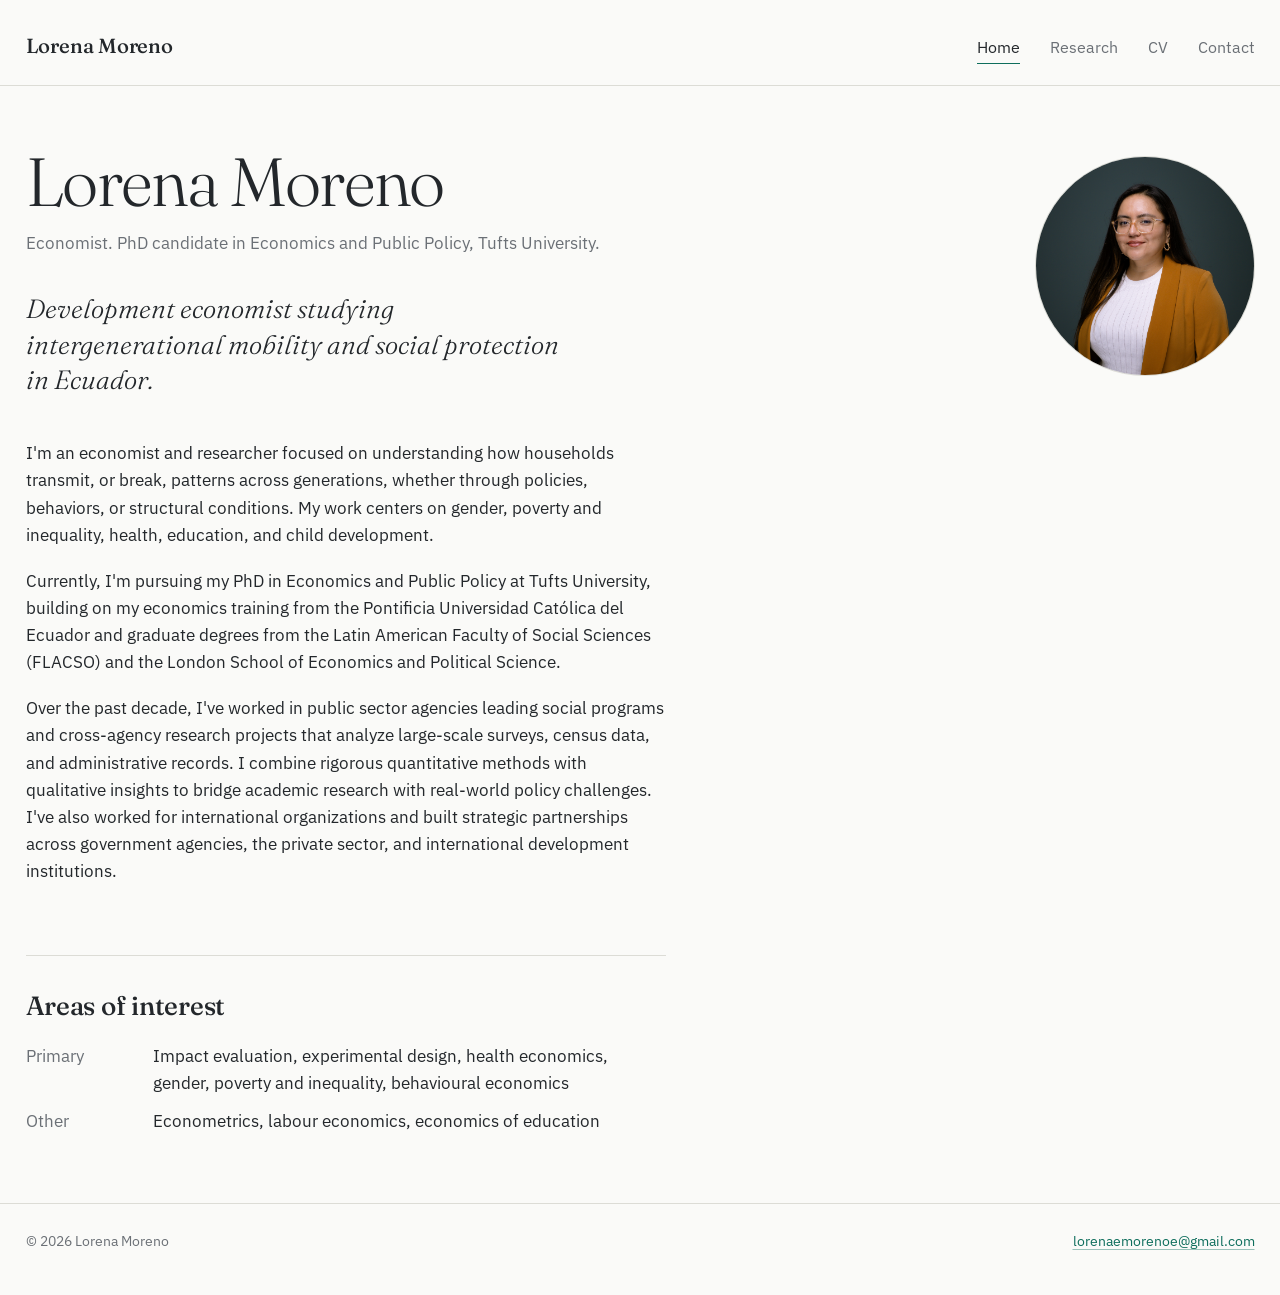
==== index.html @ f5c3b613 "Add files via upload" ====
<!DOCTYPE html>
<html lang="en">
<head>
  <meta charset="utf-8">
  <meta name="viewport" content="width=device-width, initial-scale=1">
  <title>Lorena Moreno</title>
  <meta name="description" content="Lorena Moreno is a development economist and PhD candidate at Tufts University studying intergenerational mobility, social protection, and child development in Ecuador.">
  <link rel="stylesheet" href="style.css">
</head>
<body>

  <header class="site-header">
    <div class="wrap">
      <a class="brand" href="index.html">Lorena Moreno</a>
      <nav class="nav" aria-label="Main">
        <a href="index.html" aria-current="page">Home</a>
        <a href="research.html">Research</a>
        <a href="cv.html">CV</a>
        <a href="contact.html">Contact</a>
      </nav>
    </div>
  </header>

  <main>
    <div class="wrap">

      <section class="hero">
        <div class="hero-text">
          <h1>Lorena Moreno</h1>
          <p class="role">Economist. PhD candidate in Economics and Public Policy, Tufts University.</p>
          <p class="lede">Development economist studying intergenerational mobility and social protection in Ecuador.</p>

          <p>I'm an economist and researcher focused on understanding how households transmit, or break, patterns across generations, whether through policies, behaviors, or structural conditions. My work centers on gender, poverty and inequality, health, education, and child development.</p>

          <p>Currently, I'm pursuing my PhD in Economics and Public Policy at Tufts University, building on my economics training from the Pontificia Universidad Católica del Ecuador and graduate degrees from the Latin American Faculty of Social Sciences (FLACSO) and the London School of Economics and Political Science.</p>

          <p>Over the past decade, I've worked in public sector agencies leading social programs and cross-agency research projects that analyze large-scale surveys, census data, and administrative records. I combine rigorous quantitative methods with qualitative insights to bridge academic research with real-world policy challenges. I've also worked for international organizations and built strategic partnerships across government agencies, the private sector, and international development institutions.</p>
        </div>

        <img class="portrait" src="photo.jpg" alt="Lorena Moreno" onerror="this.style.display='none'">
      </section>

      <section class="interests">
        <h2>Areas of interest</h2>
        <dl>
          <dt>Primary</dt>
          <dd>Impact evaluation, experimental design, health economics, gender, poverty and inequality, behavioural economics</dd>
          <dt>Other</dt>
          <dd>Econometrics, labour economics, economics of education</dd>
        </dl>
      </section>

    </div>
  </main>

  <footer class="site-footer">
    <div class="wrap">
      <span>© 2026 Lorena Moreno</span>
      <span><a href="mailto:lorenaemorenoe@gmail.com">lorenaemorenoe@gmail.com</a></span>
    </div>
  </footer>

</body>
</html>
---- style.css ----
/* Lorena Moreno — personal academic site */

@import url('https://fonts.googleapis.com/css2?family=Fraunces:ital,opsz,wght@0,9..144,300;0,9..144,500;0,9..144,600;1,9..144,300;1,9..144,400&family=IBM+Plex+Sans:ital,wght@0,400;0,500;0,600;1,400&display=swap');

:root {
  --paper: #FAFAF8;
  --ink: #23272B;
  --muted: #6B7076;
  --accent: #0E6E5C;
  --accent-soft: #E3EFEB;
  --rule: #DCDCD6;
  --measure: 64ch;
  --font-display: 'Fraunces', Georgia, 'Times New Roman', serif;
  --font-body: 'IBM Plex Sans', -apple-system, BlinkMacSystemFont, 'Segoe UI', sans-serif;
}

*, *::before, *::after { box-sizing: border-box; }

html { font-size: 17px; -webkit-text-size-adjust: 100%; }

body {
  margin: 0;
  background: var(--paper);
  color: var(--ink);
  font-family: var(--font-body);
  line-height: 1.6;
  font-feature-settings: 'kern' 1, 'liga' 1;
}

a {
  color: var(--accent);
  text-decoration: underline;
  text-decoration-thickness: 1px;
  text-underline-offset: 3px;
  text-decoration-color: color-mix(in srgb, var(--accent) 40%, transparent);
}
a:hover { text-decoration-color: var(--accent); }
a:focus-visible { outline: 2px solid var(--accent); outline-offset: 3px; border-radius: 2px; }

/* Layout */

.wrap {
  max-width: 78rem;
  margin: 0 auto;
  padding: 0 1.5rem;
}

.site-header {
  padding: 1.75rem 0 1.25rem;
  border-bottom: 1px solid var(--rule);
}
.site-header .wrap {
  display: flex;
  align-items: baseline;
  justify-content: space-between;
  gap: 1.5rem;
  flex-wrap: wrap;
}
.brand {
  font-family: var(--font-display);
  font-weight: 500;
  font-size: 1.2rem;
  color: var(--ink);
  text-decoration: none;
  letter-spacing: -0.005em;
}
.brand:hover { color: var(--accent); }

.nav { display: flex; gap: 1.75rem; flex-wrap: wrap; }
.nav a {
  color: var(--muted);
  text-decoration: none;
  font-size: 0.95rem;
  padding-bottom: 0.2rem;
  border-bottom: 1.5px solid transparent;
}
.nav a:hover { color: var(--ink); }
.nav a[aria-current="page"] { color: var(--ink); border-bottom-color: var(--accent); }

main { padding: 3.5rem 0 4rem; }

.site-footer {
  border-top: 1px solid var(--rule);
  padding: 1.5rem 0 2.5rem;
  color: var(--muted);
  font-size: 0.85rem;
}
.site-footer .wrap { display: flex; justify-content: space-between; flex-wrap: wrap; gap: 0.5rem; }

/* Type */

h1 {
  font-family: var(--font-display);
  font-weight: 300;
  font-size: clamp(2.4rem, 5.5vw, 4rem);
  line-height: 1.05;
  letter-spacing: -0.02em;
  margin: 0 0 0.75rem;
}
h2 {
  font-family: var(--font-display);
  font-weight: 500;
  font-size: 1.55rem;
  line-height: 1.2;
  letter-spacing: -0.01em;
  margin: 0 0 1.25rem;
}
h3 {
  font-family: var(--font-body);
  font-weight: 600;
  font-size: 1rem;
  margin: 2rem 0 0.75rem;
}
p { margin: 0 0 1.1rem; max-width: var(--measure); }

.lede {
  font-family: var(--font-display);
  font-style: italic;
  font-weight: 300;
  font-size: clamp(1.25rem, 2.2vw, 1.55rem);
  line-height: 1.35;
  color: var(--ink);
  max-width: 34ch;
  margin: 0 0 2.5rem;
}

/* Home */

.hero {
  display: grid;
  grid-template-columns: minmax(0, 1fr) auto;
  gap: 3rem;
  align-items: start;
  margin-bottom: 3rem;
}
.hero-text { min-width: 0; }
.portrait {
  width: 220px;
  height: 220px;
  object-fit: cover;
  border-radius: 50%;
  border: 1px solid var(--rule);
  margin-top: 0.6rem;
}
.role {
  color: var(--muted);
  font-size: 1rem;
  margin: 0 0 2rem;
}

.interests {
  margin-top: 2.5rem;
  padding-top: 2rem;
  border-top: 1px solid var(--rule);
  max-width: var(--measure);
}
.interests dl { margin: 0; display: grid; grid-template-columns: 6.5rem 1fr; row-gap: 0.6rem; column-gap: 1rem; }
.interests dt { color: var(--muted); }
.interests dd { margin: 0; }

/* Research */

.pubs { list-style: none; margin: 0 0 3rem; padding: 0; max-width: 72ch; }
.pubs li {
  display: grid;
  grid-template-columns: 3.5rem 1fr;
  gap: 1rem;
  padding: 1rem 0;
  border-top: 1px solid var(--rule);
}
.pubs li:last-child { border-bottom: 1px solid var(--rule); }
.pubs .year {
  font-family: var(--font-display);
  font-weight: 500;
  color: var(--muted);
  font-variant-numeric: tabular-nums;
  padding-top: 0.1rem;
}
.pubs .entry { min-width: 0; }
.pubs .title { font-weight: 500; }
.pubs .title a { color: var(--ink); }
.pubs .title a:hover { color: var(--accent); }
.pubs .meta { color: var(--muted); font-size: 0.92rem; margin-top: 0.15rem; }

.ongoing { list-style: none; margin: 0; padding: 0; max-width: 72ch; }
.ongoing li { padding: 1.1rem 0; border-top: 1px solid var(--rule); }
.ongoing li:last-child { border-bottom: 1px solid var(--rule); }
.ongoing .title { font-weight: 500; margin-bottom: 0.25rem; }
.ongoing .title a { color: var(--ink); }
.ongoing .title a:hover { color: var(--accent); }
.ongoing p { margin: 0; color: var(--ink); font-size: 0.97rem; }
.ongoing .note { color: var(--muted); font-size: 0.92rem; margin-top: 0.3rem; }

/* CV */

.cv-actions { margin: 0 0 1.75rem; display: flex; gap: 1rem; flex-wrap: wrap; align-items: center; }
.button {
  display: inline-block;
  background: var(--accent);
  color: #fff;
  text-decoration: none;
  padding: 0.6rem 1.1rem;
  border-radius: 4px;
  font-weight: 500;
  font-size: 0.95rem;
}
.button:hover { background: #0B5A4B; }
.cv-frame {
  width: 100%;
  height: 80vh;
  min-height: 600px;
  border: 1px solid var(--rule);
  background: #fff;
}

/* Contact */

.contact-list { list-style: none; margin: 0; padding: 0; max-width: var(--measure); }
.contact-list li {
  display: grid;
  grid-template-columns: 7rem 1fr;
  gap: 1rem;
  padding: 0.9rem 0;
  border-top: 1px solid var(--rule);
}
.contact-list li:last-child { border-bottom: 1px solid var(--rule); }
.contact-list .label { color: var(--muted); }

/* Responsive */

@media (max-width: 720px) {
  html { font-size: 16px; }
  .hero { grid-template-columns: 1fr; gap: 1.5rem; }
  .portrait { width: 140px; height: 140px; order: -1; }
  .interests dl { grid-template-columns: 1fr; row-gap: 0.25rem; }
  .interests dt { margin-top: 0.6rem; }
  .pubs li { grid-template-columns: 1fr; gap: 0.2rem; }
  .contact-list li { grid-template-columns: 1fr; gap: 0.15rem; }
  main { padding: 2.5rem 0 3rem; }
}

@media (prefers-reduced-motion: no-preference) {
  a, .nav a, .button { transition: color 120ms ease, background-color 120ms ease, border-color 120ms ease; }
}
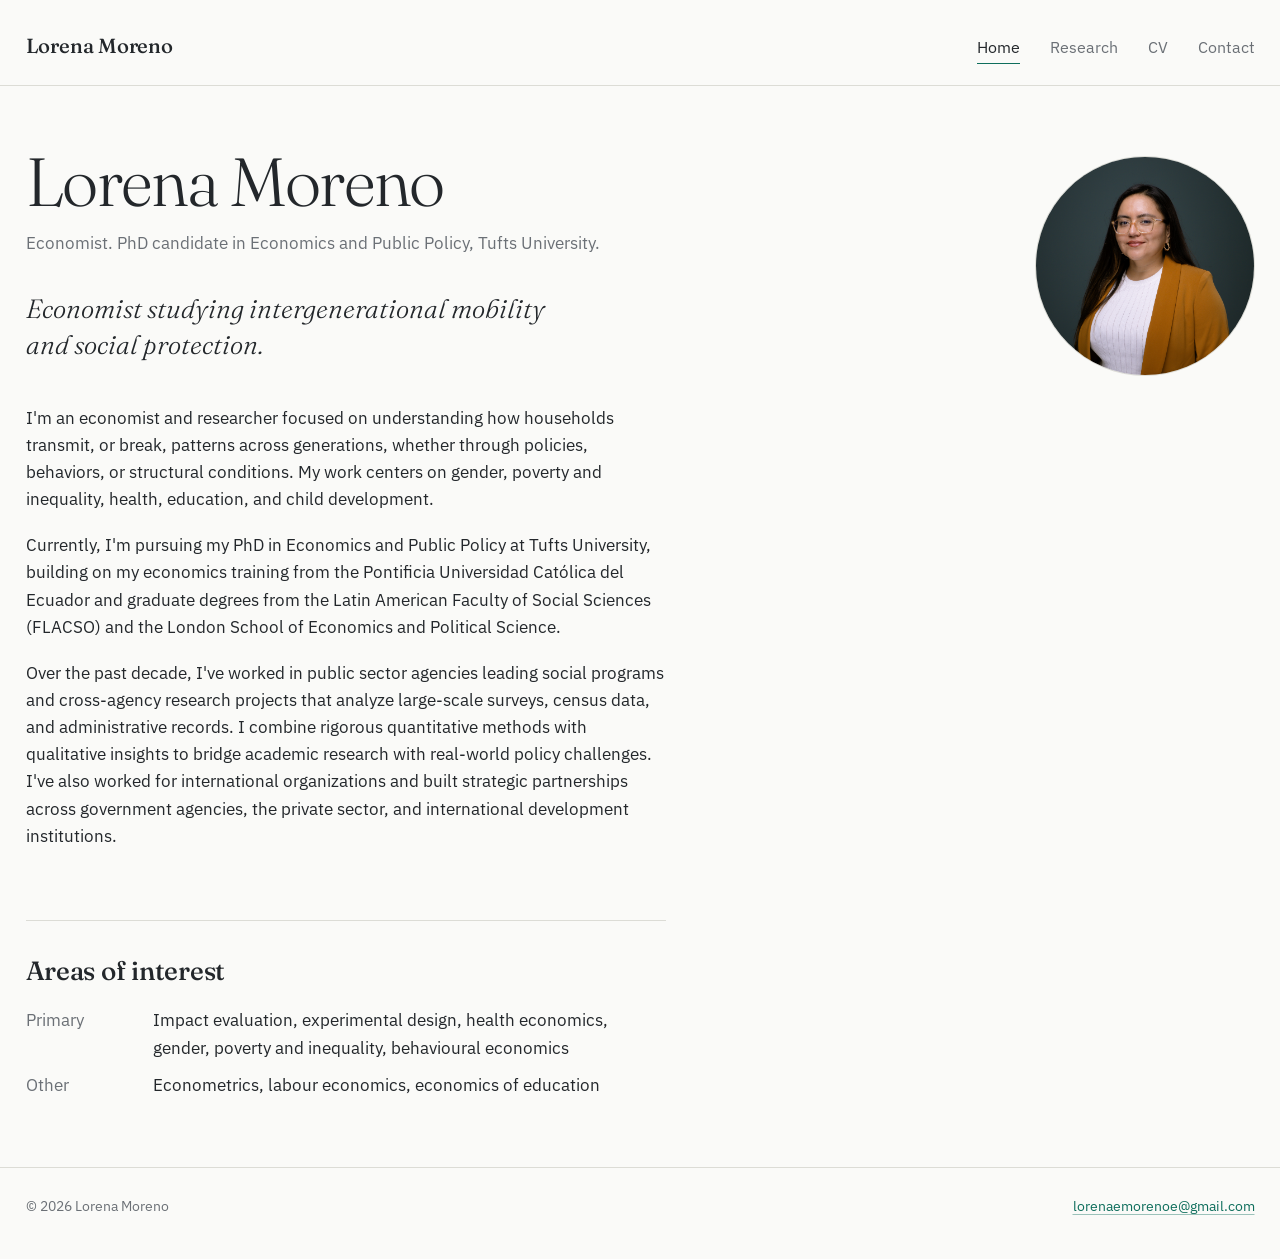
==== commit f6382189: "Add files via upload" ====
--- a/index.html
+++ b/index.html
@@ -28,7 +28,7 @@
         <div class="hero-text">
           <h1>Lorena Moreno</h1>
           <p class="role">Economist. PhD candidate in Economics and Public Policy, Tufts University.</p>
-          <p class="lede">Development economist studying intergenerational mobility and social protection in Ecuador.</p>
+          <p class="lede">Economist studying intergenerational mobility and social protection.</p>
 
           <p>I'm an economist and researcher focused on understanding how households transmit, or break, patterns across generations, whether through policies, behaviors, or structural conditions. My work centers on gender, poverty and inequality, health, education, and child development.</p>
 
